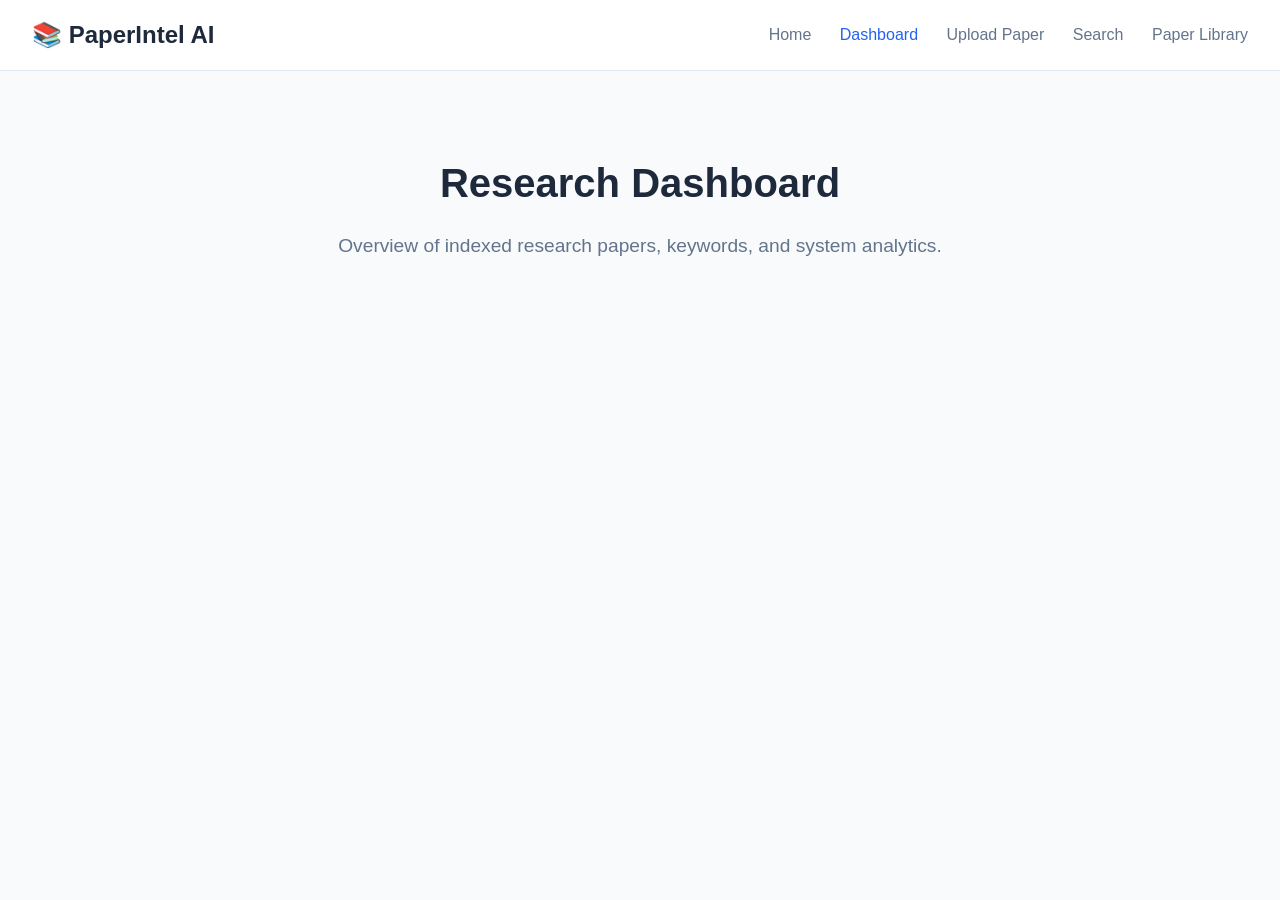
==== frontend/dashboard.html @ 0796ed83 "Initial commit: AI-Powered Research Paper Intelligence System architecture, FastAPI backend, and MyS" ====
<!DOCTYPE html>
<html lang="en">
<head>
    <meta charset="UTF-8">
    <meta name="viewport" content="width=device-width, initial-scale=1.0">
    <title>Dashboard - Research Paper Intelligence System</title>
    <link rel="stylesheet" href="css/style.css">
</head>
<body>
    <header class="navbar">
        <div class="logo"><h2>📚 PaperIntel AI</h2></div>
        <nav>
            <a href="index.html">Home</a>
            <a href="dashboard.html" class="active">Dashboard</a>
            <a href="upload.html">Upload Paper</a>
            <a href="search.html">Search</a>
            <a href="papers.html">Paper Library</a>
        </nav>
    </header>
    <main class="hero-section">
        <h1>Research Dashboard</h1>
        <p>Overview of indexed research papers, keywords, and system analytics.</p>
    </main>
    <script src="js/app.js"></script>
</body>
</html>
---- frontend/css/style.css ----
/* Global Styling */
:root {
    --primary-color: #2563eb;
    --primary-hover: #1d4ed8;
    --bg-color: #f8fafc;
    --card-bg: #ffffff;
    --text-color: #1e293b;
    --text-muted: #64748b;
    --border-color: #e2e8f0;
}

* {
    margin: 0;
    padding: 0;
    box-sizing: border-box;
    font-family: 'Segoe UI', Tahoma, Geneva, Verdana, sans-serif;
}

body {
    background-color: var(--bg-color);
    color: var(--text-color);
    line-height: 1.6;
}

.navbar {
    display: flex;
    justify-content: space-between;
    align-items: center;
    padding: 1rem 2rem;
    background: var(--card-bg);
    border-bottom: 1px solid var(--border-color);
}

.navbar nav a {
    margin-left: 1.5rem;
    text-decoration: none;
    color: var(--text-muted);
    font-weight: 500;
    transition: color 0.2s;
}

.navbar nav a:hover,
.navbar nav a.active {
    color: var(--primary-color);
}

.hero-section {
    text-align: center;
    padding: 5rem 2rem;
    max-width: 800px;
    margin: 0 auto;
}

.hero-section h1 {
    font-size: 2.5rem;
    margin-bottom: 1rem;
    color: var(--text-color);
}

.hero-section p {
    font-size: 1.2rem;
    color: var(--text-muted);
    margin-bottom: 2rem;
}

.btn {
    display: inline-block;
    padding: 0.75rem 1.5rem;
    border-radius: 6px;
    text-decoration: none;
    font-weight: 600;
    transition: background-color 0.2s;
}

.btn-primary {
    background-color: var(--primary-color);
    color: white;
}

.btn-primary:hover {
    background-color: var(--primary-hover);
}

.btn-secondary {
    background-color: transparent;
    color: var(--primary-color);
    border: 2px solid var(--primary-color);
    margin-left: 1rem;
}

.btn-secondary:hover {
    background-color: #eff6ff;
}
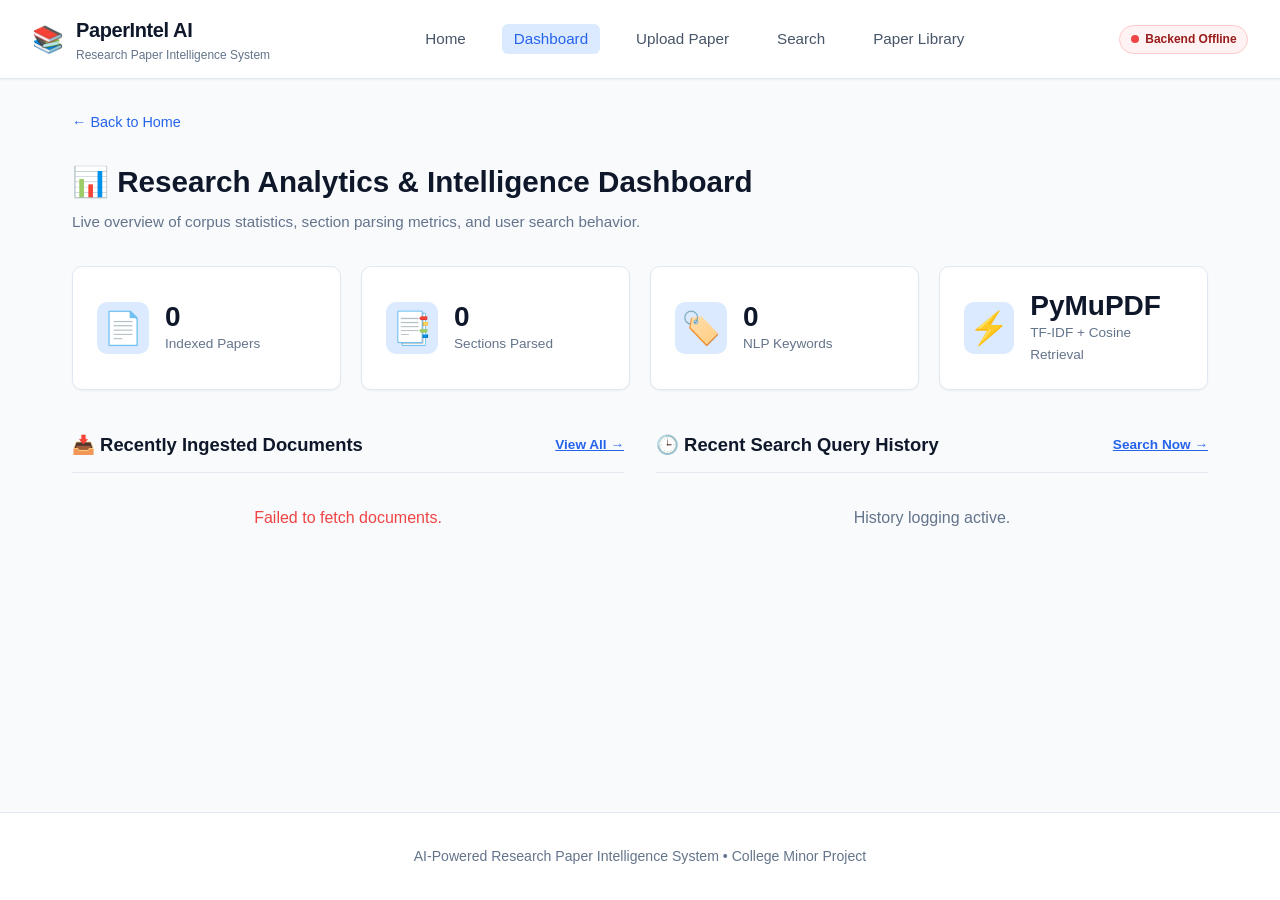
==== commit f97ec3db: "Complete interactive paper viewer (viewer.html), paper library (papers.html), and live analytics das" ====
--- a/frontend/dashboard.html
+++ b/frontend/dashboard.html
@@ -3,24 +3,183 @@
 <head>
     <meta charset="UTF-8">
     <meta name="viewport" content="width=device-width, initial-scale=1.0">
-    <title>Dashboard - Research Paper Intelligence System</title>
+    <title>Research Dashboard - PaperIntel AI</title>
     <link rel="stylesheet" href="css/style.css">
 </head>
 <body>
+
+    <!-- Header Navigation -->
     <header class="navbar">
-        <div class="logo"><h2>📚 PaperIntel AI</h2></div>
+        <a href="index.html" class="brand-container">
+            <span class="brand-logo">📚</span>
+            <div>
+                <span class="brand-title">PaperIntel AI</span>
+                <span class="brand-subtitle">Research Paper Intelligence System</span>
+            </div>
+        </a>
+
         <nav>
-            <a href="index.html">Home</a>
-            <a href="dashboard.html" class="active">Dashboard</a>
-            <a href="upload.html">Upload Paper</a>
-            <a href="search.html">Search</a>
-            <a href="papers.html">Paper Library</a>
+            <ul class="nav-links">
+                <li><a href="index.html">Home</a></li>
+                <li><a href="dashboard.html" class="active">Dashboard</a></li>
+                <li><a href="upload.html">Upload Paper</a></li>
+                <li><a href="search.html">Search</a></li>
+                <li><a href="papers.html">Paper Library</a></li>
+            </ul>
         </nav>
+
+        <div class="nav-right">
+            <div id="system-status" class="status-badge">
+                <span class="status-dot"></span>
+                <span id="status-text">Checking API...</span>
+            </div>
+        </div>
     </header>
-    <main class="hero-section">
-        <h1>Research Dashboard</h1>
-        <p>Overview of indexed research papers, keywords, and system analytics.</p>
+
+    <main class="main-content">
+        <div class="breadcrumb-nav">
+            <a href="index.html">← Back to Home</a>
+        </div>
+
+        <div style="margin-bottom: 2rem;">
+            <h1 style="font-size: 1.85rem; font-weight: 800; color: var(--text-main);">
+                📊 Research Analytics & Intelligence Dashboard
+            </h1>
+            <p style="color: var(--text-muted); font-size: 0.95rem; margin-top: 0.25rem;">
+                Live overview of corpus statistics, section parsing metrics, and user search behavior.
+            </p>
+        </div>
+
+        <!-- Live Statistics Cards -->
+        <section class="stats-grid" style="margin-bottom: 2.5rem;">
+            <div class="stat-card">
+                <div class="stat-icon">📄</div>
+                <div class="stat-info">
+                    <h3 id="stat-papers">0</h3>
+                    <p>Indexed Papers</p>
+                </div>
+            </div>
+
+            <div class="stat-card">
+                <div class="stat-icon">📑</div>
+                <div class="stat-info">
+                    <h3 id="stat-sections">0</h3>
+                    <p>Sections Parsed</p>
+                </div>
+            </div>
+
+            <div class="stat-card">
+                <div class="stat-icon">🏷️</div>
+                <div class="stat-info">
+                    <h3 id="stat-keywords">0</h3>
+                    <p>NLP Keywords</p>
+                </div>
+            </div>
+
+            <div class="stat-card">
+                <div class="stat-icon">⚡</div>
+                <div class="stat-info">
+                    <h3 id="stat-engine">PyMuPDF</h3>
+                    <p>TF-IDF + Cosine Retrieval</p>
+                </div>
+            </div>
+        </section>
+
+        <!-- Two Column Layout: Recent Papers & Search History -->
+        <div style="display: grid; grid-template-columns: repeat(auto-fit, minmax(400px, 1fr)); gap: 2rem; margin-bottom: 3rem;">
+            <!-- Column 1: Recently Ingested Papers -->
+            <div class="search-card" style="margin-bottom: 0;">
+                <div style="display: flex; justify-content: space-between; align-items: center; margin-bottom: 1rem; border-bottom: 1px solid var(--border-color); padding-bottom: 0.75rem;">
+                    <h2 style="font-size: 1.15rem; font-weight: 700; color: var(--text-main);">
+                        📥 Recently Ingested Documents
+                    </h2>
+                    <a href="papers.html" style="font-size: 0.85rem; color: var(--primary); font-weight: 600;">View All →</a>
+                </div>
+                <div id="dash-recent-papers" class="papers-list">
+                    <p style="color: var(--text-muted); text-align: center; padding: 1.5rem;">Loading papers...</p>
+                </div>
+            </div>
+
+            <!-- Column 2: Search Query History -->
+            <div class="search-card" style="margin-bottom: 0;">
+                <div style="display: flex; justify-content: space-between; align-items: center; margin-bottom: 1rem; border-bottom: 1px solid var(--border-color); padding-bottom: 0.75rem;">
+                    <h2 style="font-size: 1.15rem; font-weight: 700; color: var(--text-main);">
+                        🕒 Recent Search Query History
+                    </h2>
+                    <a href="search.html" style="font-size: 0.85rem; color: var(--primary); font-weight: 600;">Search Now →</a>
+                </div>
+                <div id="dash-search-history" class="papers-list">
+                    <p style="color: var(--text-muted); text-align: center; padding: 1.5rem;">Loading search history...</p>
+                </div>
+            </div>
+        </div>
     </main>
+
+    <footer class="footer">
+        <p>AI-Powered Research Paper Intelligence System • College Minor Project</p>
+    </footer>
+
     <script src="js/app.js"></script>
+    <script>
+        document.addEventListener("DOMContentLoaded", async () => {
+            // Load Recent Papers
+            const papersContainer = document.getElementById("dash-recent-papers");
+            try {
+                const res = await fetch(`${API_BASE_URL}/documents/?limit=5`);
+                if (res.ok) {
+                    const data = await res.json();
+                    const docs = data.documents || [];
+                    if (docs.length === 0) {
+                        papersContainer.innerHTML = `<p style="color: var(--text-muted); text-align: center; padding: 1.5rem;">No papers uploaded yet.</p>`;
+                    } else {
+                        papersContainer.innerHTML = docs.map(p => `
+                            <div style="padding: 0.75rem 0; border-bottom: 1px solid #f1f5f9;">
+                                <a href="viewer.html?id=${p.id}" style="font-weight: 600; color: var(--text-main); text-decoration: none; font-size: 0.95rem;">
+                                    📄 ${escapeHtml(p.title || p.filename)}
+                                </a>
+                                <div class="paper-meta" style="margin-top: 0.25rem; font-size: 0.82rem;">
+                                    <span>✍️ ${escapeHtml(p.authors || "N/A")}</span>
+                                    <span>🕒 ${formatDate(p.uploaded_at)}</span>
+                                </div>
+                            </div>
+                        `).join("");
+                    }
+                }
+            } catch (e) {
+                papersContainer.innerHTML = `<p style="color: var(--danger); text-align: center; padding: 1rem;">Failed to fetch documents.</p>`;
+            }
+
+            // Load Search History
+            const historyContainer = document.getElementById("dash-search-history");
+            try {
+                const res = await fetch(`${API_BASE_URL}/search/history?limit=6`);
+                if (res.ok) {
+                    const data = await res.json();
+                    const logs = data.history || [];
+                    if (logs.length === 0) {
+                        historyContainer.innerHTML = `<p style="color: var(--text-muted); text-align: center; padding: 1.5rem;">No search queries recorded yet.</p>`;
+                    } else {
+                        historyContainer.innerHTML = logs.map(l => `
+                            <div style="padding: 0.75rem 0; border-bottom: 1px solid #f1f5f9; display: flex; justify-content: space-between; align-items: center;">
+                                <div>
+                                    <span style="font-weight: 600; color: var(--text-main); font-size: 0.95rem;">
+                                        🔍 "${escapeHtml(l.query)}"
+                                    </span>
+                                    <div style="font-size: 0.8rem; color: var(--text-muted); margin-top: 0.15rem;">
+                                        ${formatDate(l.searched_at)}
+                                    </div>
+                                </div>
+                                <span class="tag-pill" style="font-size: 0.75rem;">
+                                    ${l.results_count} result(s)
+                                </span>
+                            </div>
+                        `).join("");
+                    }
+                }
+            } catch (e) {
+                historyContainer.innerHTML = `<p style="color: var(--text-muted); text-align: center; padding: 1rem;">History logging active.</p>`;
+            }
+        });
+    </script>
 </body>
 </html>
--- a/frontend/css/style.css
+++ b/frontend/css/style.css
@@ -1,93 +1,806 @@
-/* Global Styling */
+/* =============================================================================
+   PaperIntel AI - Academic Research Paper Intelligence System Stylesheet
+   Modern, Clean, Academic-Oriented Styling (HTML5 / Vanilla CSS)
+   ============================================================================= */
+
 :root {
-    --primary-color: #2563eb;
-    --primary-hover: #1d4ed8;
-    --bg-color: #f8fafc;
-    --card-bg: #ffffff;
-    --text-color: #1e293b;
+    --primary: #2563eb;
+    --primary-dark: #1d4ed8;
+    --primary-light: #dbeafe;
+    --secondary: #475569;
+    --accent: #0284c7;
+    --success: #10b981;
+    --warning: #f59e0b;
+    --danger: #ef4444;
+    --bg-page: #f8fafc;
+    --bg-card: #ffffff;
+    --text-main: #0f172a;
     --text-muted: #64748b;
     --border-color: #e2e8f0;
+    --shadow-sm: 0 1px 2px 0 rgb(0 0 0 / 0.05);
+    --shadow-md: 0 4px 6px -1px rgb(0 0 0 / 0.1), 0 2px 4px -2px rgb(0 0 0 / 0.1);
+    --shadow-lg: 0 10px 15px -3px rgb(0 0 0 / 0.1), 0 4px 6px -4px rgb(0 0 0 / 0.1);
+    --radius-sm: 6px;
+    --radius-md: 10px;
+    --radius-lg: 16px;
+    --font-sans: -apple-system, BlinkMacSystemFont, "Segoe UI", Roboto, "Helvetica Neue", Arial, sans-serif;
 }
 
 * {
     margin: 0;
     padding: 0;
     box-sizing: border-box;
-    font-family: 'Segoe UI', Tahoma, Geneva, Verdana, sans-serif;
 }
 
 body {
-    background-color: var(--bg-color);
-    color: var(--text-color);
+    font-family: var(--font-sans);
+    background-color: var(--bg-page);
+    color: var(--text-main);
     line-height: 1.6;
-}
-
+    min-height: 100vh;
+    display: flex;
+    flex-direction: column;
+}
+
+/* =============================================================================
+   1. Navigation Bar
+   ============================================================================= */
 .navbar {
+    background-color: var(--bg-card);
+    border-bottom: 1px solid var(--border-color);
+    padding: 0.85rem 2rem;
     display: flex;
     justify-content: space-between;
     align-items: center;
-    padding: 1rem 2rem;
-    background: var(--card-bg);
+    position: sticky;
+    top: 0;
+    z-index: 100;
+    box-shadow: var(--shadow-sm);
+}
+
+.brand-container {
+    display: flex;
+    align-items: center;
+    gap: 0.75rem;
+    text-decoration: none;
+    color: inherit;
+}
+
+.brand-logo {
+    font-size: 1.6rem;
+}
+
+.brand-title {
+    font-size: 1.25rem;
+    font-weight: 700;
+    color: var(--text-main);
+    letter-spacing: -0.02em;
+}
+
+.brand-subtitle {
+    font-size: 0.75rem;
+    color: var(--text-muted);
+    font-weight: 500;
+    display: block;
+}
+
+.nav-links {
+    display: flex;
+    align-items: center;
+    gap: 1.5rem;
+    list-style: none;
+}
+
+.nav-links a {
+    text-decoration: none;
+    color: var(--secondary);
+    font-size: 0.95rem;
+    font-weight: 500;
+    padding: 0.4rem 0.75rem;
+    border-radius: var(--radius-sm);
+    transition: all 0.2s ease;
+}
+
+.nav-links a:hover,
+.nav-links a.active {
+    color: var(--primary);
+    background-color: var(--primary-light);
+}
+
+.nav-right {
+    display: flex;
+    align-items: center;
+    gap: 1rem;
+}
+
+.status-badge {
+    display: inline-flex;
+    align-items: center;
+    gap: 0.4rem;
+    padding: 0.25rem 0.65rem;
+    border-radius: 9999px;
+    font-size: 0.75rem;
+    font-weight: 600;
+    background-color: #f1f5f9;
+    color: var(--text-muted);
+    border: 1px solid var(--border-color);
+}
+
+.status-dot {
+    width: 8px;
+    height: 8px;
+    border-radius: 50%;
+    background-color: #94a3b8;
+}
+
+.status-badge.online {
+    background-color: #ecfdf5;
+    color: #065f46;
+    border-color: #a7f3d0;
+}
+
+.status-badge.online .status-dot {
+    background-color: var(--success);
+    box-shadow: 0 0 0 2px rgba(16, 185, 129, 0.2);
+}
+
+.status-badge.offline {
+    background-color: #fef2f2;
+    color: #991b1b;
+    border-color: #fecaca;
+}
+
+.status-badge.offline .status-dot {
+    background-color: var(--danger);
+}
+
+.user-badge {
+    display: inline-flex;
+    align-items: center;
+    gap: 0.4rem;
+    font-size: 0.85rem;
+    font-weight: 600;
+    color: var(--text-main);
+    background-color: #f1f5f9;
+    padding: 0.35rem 0.75rem;
+    border-radius: var(--radius-sm);
+    border: 1px solid var(--border-color);
+}
+
+/* =============================================================================
+   2. Main Container & Layout
+   ============================================================================= */
+.main-content {
+    flex: 1;
+    max-width: 1200px;
+    margin: 0 auto;
+    width: 100%;
+    padding: 2rem;
+}
+
+/* =============================================================================
+   3. Hero Section
+   ============================================================================= */
+.hero {
+    text-align: center;
+    padding: 3.5rem 1rem 2.5rem;
+    max-width: 900px;
+    margin: 0 auto;
+}
+
+.hero-tag {
+    display: inline-block;
+    background-color: var(--primary-light);
+    color: var(--primary-dark);
+    font-size: 0.8rem;
+    font-weight: 700;
+    text-transform: uppercase;
+    letter-spacing: 0.05em;
+    padding: 0.3rem 0.85rem;
+    border-radius: 9999px;
+    margin-bottom: 1.25rem;
+}
+
+.hero h1 {
+    font-size: 2.75rem;
+    font-weight: 800;
+    line-height: 1.2;
+    color: var(--text-main);
+    letter-spacing: -0.03em;
+    margin-bottom: 1.25rem;
+}
+
+.hero h1 span {
+    color: var(--primary);
+}
+
+.hero-desc {
+    font-size: 1.15rem;
+    color: var(--text-muted);
+    max-width: 720px;
+    margin: 0 auto 2.25rem;
+    line-height: 1.6;
+}
+
+/* CTA Buttons */
+.hero-cta {
+    display: flex;
+    justify-content: center;
+    gap: 1rem;
+    flex-wrap: wrap;
+    margin-bottom: 2.5rem;
+}
+
+.btn {
+    display: inline-flex;
+    align-items: center;
+    justify-content: center;
+    gap: 0.5rem;
+    padding: 0.75rem 1.5rem;
+    border-radius: var(--radius-md);
+    font-size: 0.95rem;
+    font-weight: 600;
+    text-decoration: none;
+    cursor: pointer;
+    border: none;
+    transition: all 0.2s ease;
+}
+
+.btn-primary {
+    background-color: var(--primary);
+    color: white;
+    box-shadow: 0 4px 6px -1px rgba(37, 99, 235, 0.25);
+}
+
+.btn-primary:hover {
+    background-color: var(--primary-dark);
+    transform: translateY(-1px);
+    box-shadow: 0 6px 10px -1px rgba(37, 99, 235, 0.35);
+}
+
+.btn-secondary {
+    background-color: white;
+    color: var(--text-main);
+    border: 1px solid var(--border-color);
+}
+
+.btn-secondary:hover {
+    background-color: #f1f5f9;
+    border-color: #cbd5e1;
+}
+
+.btn-outline {
+    background-color: transparent;
+    color: var(--primary);
+    border: 1.5px solid var(--primary);
+}
+
+.btn-outline:hover {
+    background-color: var(--primary-light);
+}
+
+/* =============================================================================
+   4. Live Instant Search Bar (Hero)
+   ============================================================================= */
+.search-box-container {
+    max-width: 680px;
+    margin: 0 auto 3rem;
+}
+
+.search-form {
+    display: flex;
+    align-items: center;
+    background: white;
+    padding: 0.4rem;
+    border-radius: 9999px;
+    border: 2px solid var(--border-color);
+    box-shadow: var(--shadow-md);
+    transition: border-color 0.2s, box-shadow 0.2s;
+}
+
+.search-form:focus-within {
+    border-color: var(--primary);
+    box-shadow: 0 0 0 4px rgba(37, 99, 235, 0.15);
+}
+
+.search-input {
+    flex: 1;
+    border: none;
+    outline: none;
+    padding: 0.75rem 1.25rem;
+    font-size: 1rem;
+    background: transparent;
+    color: var(--text-main);
+}
+
+.search-input::placeholder {
+    color: #94a3b8;
+}
+
+.search-btn {
+    background-color: var(--primary);
+    color: white;
+    border: none;
+    border-radius: 9999px;
+    padding: 0.75rem 1.5rem;
+    font-weight: 600;
+    font-size: 0.95rem;
+    cursor: pointer;
+    transition: background-color 0.2s;
+    display: flex;
+    align-items: center;
+    gap: 0.4rem;
+}
+
+.search-btn:hover {
+    background-color: var(--primary-dark);
+}
+
+/* =============================================================================
+   5. System Stats Bar
+   ============================================================================= */
+.stats-grid {
+    display: grid;
+    grid-template-columns: repeat(auto-fit, minmax(220px, 1fr));
+    gap: 1.25rem;
+    margin-bottom: 3.5rem;
+}
+
+.stat-card {
+    background-color: var(--bg-card);
+    border: 1px solid var(--border-color);
+    border-radius: var(--radius-md);
+    padding: 1.5rem;
+    display: flex;
+    align-items: center;
+    gap: 1rem;
+    box-shadow: var(--shadow-sm);
+    transition: transform 0.2s, box-shadow 0.2s;
+}
+
+.stat-card:hover {
+    transform: translateY(-2px);
+    box-shadow: var(--shadow-md);
+}
+
+.stat-icon {
+    font-size: 2rem;
+    width: 52px;
+    height: 52px;
+    display: flex;
+    align-items: center;
+    justify-content: center;
+    background-color: var(--primary-light);
+    border-radius: var(--radius-md);
+}
+
+.stat-info h3 {
+    font-size: 1.75rem;
+    font-weight: 800;
+    color: var(--text-main);
+    line-height: 1.1;
+}
+
+.stat-info p {
+    font-size: 0.85rem;
+    color: var(--text-muted);
+    font-weight: 500;
+}
+
+/* =============================================================================
+   6. Architecture & Features Grid
+   ============================================================================= */
+.section-header {
+    text-align: center;
+    margin-bottom: 2rem;
+}
+
+.section-header h2 {
+    font-size: 1.75rem;
+    font-weight: 700;
+    color: var(--text-main);
+    letter-spacing: -0.02em;
+}
+
+.section-header p {
+    color: var(--text-muted);
+    font-size: 0.95rem;
+}
+
+.features-grid {
+    display: grid;
+    grid-template-columns: repeat(auto-fit, minmax(260px, 1fr));
+    gap: 1.5rem;
+    margin-bottom: 3.5rem;
+}
+
+.feature-card {
+    background-color: var(--bg-card);
+    border: 1px solid var(--border-color);
+    border-radius: var(--radius-md);
+    padding: 1.75rem;
+    box-shadow: var(--shadow-sm);
+    transition: all 0.2s ease;
+}
+
+.feature-card:hover {
+    border-color: var(--primary);
+    transform: translateY(-3px);
+    box-shadow: var(--shadow-md);
+}
+
+.feature-icon {
+    font-size: 1.8rem;
+    margin-bottom: 1rem;
+    display: inline-block;
+}
+
+.feature-card h3 {
+    font-size: 1.15rem;
+    font-weight: 700;
+    margin-bottom: 0.5rem;
+    color: var(--text-main);
+}
+
+.feature-card p {
+    font-size: 0.9rem;
+    color: var(--text-muted);
+    line-height: 1.5;
+}
+
+/* =============================================================================
+   7. Recent Papers & Live Results Section
+   ============================================================================= */
+.papers-preview-section {
+    background-color: var(--bg-card);
+    border: 1px solid var(--border-color);
+    border-radius: var(--radius-lg);
+    padding: 2rem;
+    margin-bottom: 3.5rem;
+    box-shadow: var(--shadow-sm);
+}
+
+.papers-preview-header {
+    display: flex;
+    justify-content: space-between;
+    align-items: center;
+    margin-bottom: 1.5rem;
+    padding-bottom: 1rem;
     border-bottom: 1px solid var(--border-color);
 }
 
-.navbar nav a {
-    margin-left: 1.5rem;
+.papers-preview-header h2 {
+    font-size: 1.35rem;
+    font-weight: 700;
+}
+
+.papers-list {
+    display: flex;
+    flex-direction: column;
+    gap: 1rem;
+}
+
+.paper-item {
+    background-color: #fafbfc;
+    border: 1px solid var(--border-color);
+    border-radius: var(--radius-md);
+    padding: 1.25rem;
+    transition: all 0.2s ease;
+}
+
+.paper-item:hover {
+    background-color: white;
+    border-color: #cbd5e1;
+    box-shadow: var(--shadow-sm);
+}
+
+.paper-item-title {
+    font-size: 1.1rem;
+    font-weight: 700;
+    color: var(--text-main);
+    margin-bottom: 0.35rem;
     text-decoration: none;
-    color: var(--text-muted);
+    display: inline-block;
+}
+
+.paper-item-title:hover {
+    color: var(--primary);
+}
+
+.paper-meta {
+    display: flex;
+    gap: 1.25rem;
+    font-size: 0.82rem;
+    color: var(--text-muted);
+    margin-bottom: 0.6rem;
+    flex-wrap: wrap;
+}
+
+.paper-snippet {
+    font-size: 0.9rem;
+    color: #334155;
+    background-color: #f1f5f9;
+    padding: 0.6rem 0.85rem;
+    border-radius: var(--radius-sm);
+    border-left: 3px solid var(--primary);
+    margin-bottom: 0.75rem;
+    font-style: italic;
+}
+
+.tag-list {
+    display: flex;
+    gap: 0.4rem;
+    flex-wrap: wrap;
+}
+
+.tag {
+    background-color: #e2e8f0;
+    color: #334155;
+    padding: 0.2rem 0.55rem;
+    border-radius: 9999px;
+    font-size: 0.75rem;
+    font-weight: 600;
+}
+
+.score-badge {
+    background-color: #ecfdf5;
+    color: #065f46;
+    border: 1px solid #a7f3d0;
+    padding: 0.2rem 0.6rem;
+    border-radius: 9999px;
+    font-size: 0.75rem;
+    font-weight: 700;
+}
+
+/* =============================================================================
+   8. Footer
+   ============================================================================= */
+.footer {
+    background-color: var(--bg-card);
+    border-top: 1px solid var(--border-color);
+    padding: 2rem;
+    text-align: center;
+    margin-top: auto;
+    font-size: 0.88rem;
+    color: var(--text-muted);
+}
+
+.footer-links {
+    margin-bottom: 0.75rem;
+    display: flex;
+    justify-content: center;
+    gap: 1.5rem;
+}
+
+.footer-links a {
+    color: var(--text-muted);
+    text-decoration: none;
+    transition: color 0.2s;
+}
+
+.footer-links a:hover {
+    color: var(--primary);
+}
+
+/* Responsive */
+@media (max-width: 768px) {
+    .navbar {
+        flex-direction: column;
+        gap: 0.75rem;
+        padding: 1rem;
+    }
+    .hero h1 {
+        font-size: 2rem;
+    }
+    .hero-cta {
+        flex-direction: column;
+    }
+    .btn {
+        width: 100%;
+    }
+}
+
+/* =============================================================================
+   9. Upload Page & Form Components
+   ============================================================================= */
+.upload-card {
+    background: var(--bg-card);
+    border: 1px solid var(--border-color);
+    border-radius: var(--radius-lg);
+    padding: 2.5rem;
+    max-width: 720px;
+    margin: 0 auto;
+    box-shadow: var(--shadow-sm);
+}
+
+.dropzone {
+    border: 2px dashed #93c5fd;
+    background-color: #f8fafc;
+    border-radius: var(--radius-md);
+    padding: 3rem 2rem;
+    text-align: center;
+    cursor: pointer;
+    transition: all 0.2s ease;
+    margin-bottom: 1.5rem;
+}
+
+.dropzone:hover, .dropzone.dragover {
+    border-color: var(--primary);
+    background-color: var(--primary-light);
+    transform: scale(1.01);
+}
+
+.dropzone-icon {
+    font-size: 3.5rem;
+    color: var(--primary);
+    margin-bottom: 0.75rem;
+    display: block;
+}
+
+.dropzone-text {
+    font-size: 1.1rem;
+    font-weight: 600;
+    color: var(--text-main);
+    margin-bottom: 0.25rem;
+}
+
+.dropzone-subtext {
+    font-size: 0.85rem;
+    color: var(--text-muted);
+}
+
+.file-preview-card {
+    display: flex;
+    align-items: center;
+    justify-content: space-between;
+    background-color: #f1f5f9;
+    border: 1px solid var(--border-color);
+    border-radius: var(--radius-md);
+    padding: 0.85rem 1.25rem;
+    margin-bottom: 1.5rem;
+}
+
+.file-info {
+    display: flex;
+    align-items: center;
+    gap: 0.75rem;
+}
+
+.file-name {
+    font-weight: 600;
+    font-size: 0.95rem;
+    color: var(--text-main);
+}
+
+.file-size {
+    font-size: 0.8rem;
+    color: var(--text-muted);
+}
+
+.remove-file-btn {
+    background: none;
+    border: none;
+    color: var(--danger);
+    cursor: pointer;
+    font-size: 1.2rem;
+    padding: 0.25rem;
+}
+
+.form-group {
+    margin-bottom: 1.25rem;
+}
+
+.form-label {
+    display: block;
+    font-weight: 600;
+    font-size: 0.9rem;
+    color: var(--text-main);
+    margin-bottom: 0.4rem;
+}
+
+.form-control {
+    width: 100%;
+    padding: 0.75rem 1rem;
+    border: 1px solid var(--border-color);
+    border-radius: var(--radius-sm);
+    font-size: 0.95rem;
+    font-family: inherit;
+    outline: none;
+    transition: border-color 0.2s, box-shadow 0.2s;
+}
+
+.form-control:focus {
+    border-color: var(--primary);
+    box-shadow: 0 0 0 3px rgba(37, 99, 235, 0.15);
+}
+
+/* Pipeline Status / Progress Box */
+.progress-container {
+    margin-top: 1.5rem;
+    background: #f8fafc;
+    border: 1px solid var(--border-color);
+    border-radius: var(--radius-md);
+    padding: 1.5rem;
+    display: none;
+}
+
+.progress-header {
+    display: flex;
+    justify-content: space-between;
+    align-items: center;
+    font-weight: 600;
+    font-size: 0.95rem;
+    margin-bottom: 0.75rem;
+}
+
+.progress-bar-bg {
+    width: 100%;
+    height: 8px;
+    background-color: #e2e8f0;
+    border-radius: 9999px;
+    overflow: hidden;
+    margin-bottom: 1rem;
+}
+
+.progress-bar-fill {
+    height: 100%;
+    width: 0%;
+    background-color: var(--primary);
+    border-radius: 9999px;
+    transition: width 0.3s ease;
+}
+
+.pipeline-steps {
+    list-style: none;
+    display: flex;
+    flex-direction: column;
+    gap: 0.5rem;
+    font-size: 0.85rem;
+    color: var(--text-muted);
+}
+
+.pipeline-step.active {
+    color: var(--primary);
+    font-weight: 600;
+}
+
+.pipeline-step.done {
+    color: var(--success);
+}
+
+/* Alert Boxes */
+.alert {
+    padding: 1rem 1.25rem;
+    border-radius: var(--radius-md);
+    margin-top: 1.5rem;
+    font-size: 0.95rem;
+    display: none;
+}
+
+.alert-success {
+    background-color: #ecfdf5;
+    border: 1px solid #a7f3d0;
+    color: #065f46;
+}
+
+.alert-error {
+    background-color: #fef2f2;
+    border: 1px solid #fecaca;
+    color: #991b1b;
+}
+
+.breadcrumb-nav {
+    margin-bottom: 1.5rem;
+    font-size: 0.9rem;
+}
+
+.breadcrumb-nav a {
+    color: var(--primary);
+    text-decoration: none;
     font-weight: 500;
-    transition: color 0.2s;
-}
-
-.navbar nav a:hover,
-.navbar nav a.active {
-    color: var(--primary-color);
-}
-
-.hero-section {
-    text-align: center;
-    padding: 5rem 2rem;
-    max-width: 800px;
-    margin: 0 auto;
-}
-
-.hero-section h1 {
-    font-size: 2.5rem;
-    margin-bottom: 1rem;
-    color: var(--text-color);
-}
-
-.hero-section p {
-    font-size: 1.2rem;
-    color: var(--text-muted);
-    margin-bottom: 2rem;
-}
-
-.btn {
-    display: inline-block;
-    padding: 0.75rem 1.5rem;
-    border-radius: 6px;
-    text-decoration: none;
-    font-weight: 600;
-    transition: background-color 0.2s;
-}
-
-.btn-primary {
-    background-color: var(--primary-color);
-    color: white;
-}
-
-.btn-primary:hover {
-    background-color: var(--primary-hover);
-}
-
-.btn-secondary {
-    background-color: transparent;
-    color: var(--primary-color);
-    border: 2px solid var(--primary-color);
-    margin-left: 1rem;
-}
-
-.btn-secondary:hover {
-    background-color: #eff6ff;
-}
+}
+
+.breadcrumb-nav a:hover {
+    text-decoration: underline;
+}
+
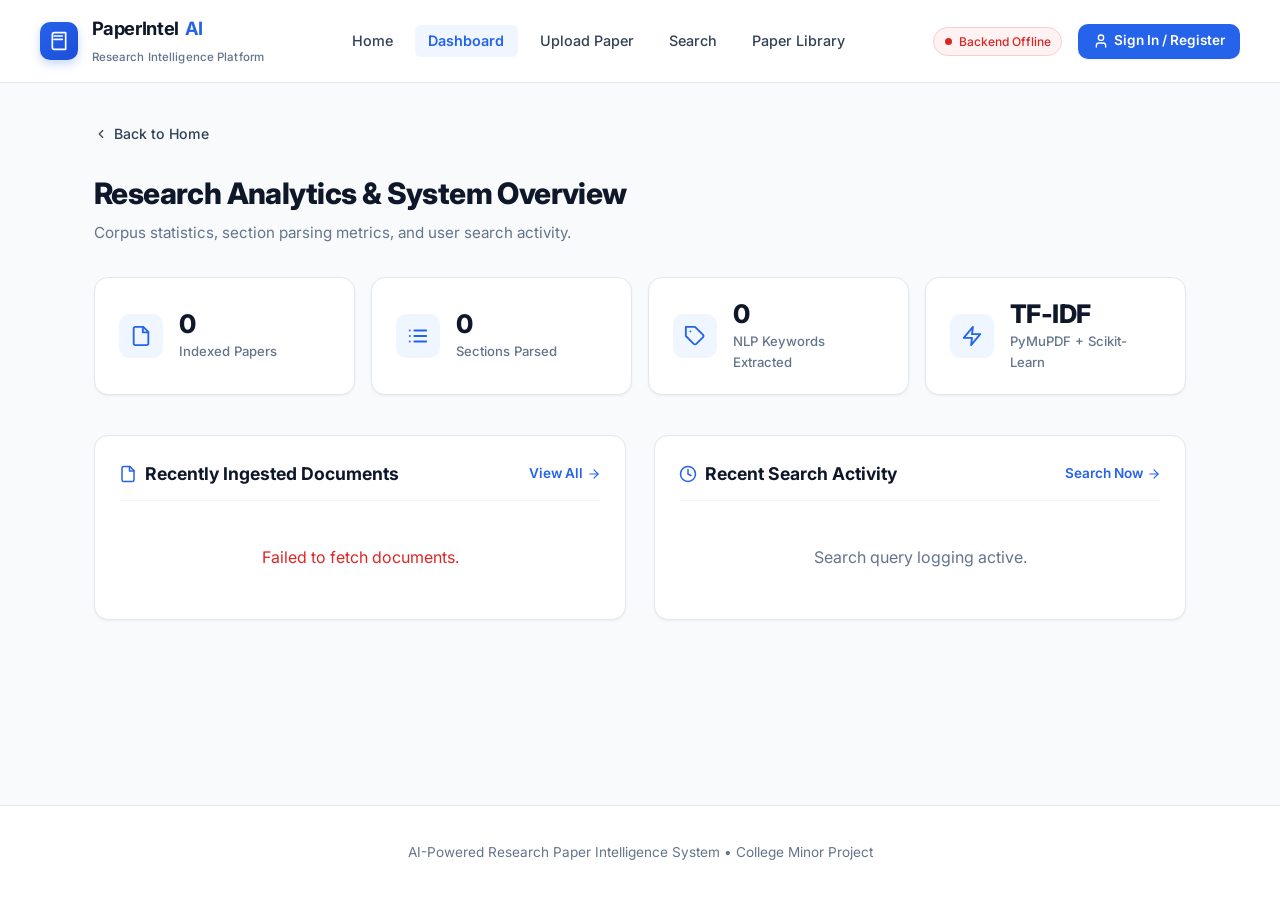
==== commit a7cc36bb: "Redesign complete UI with professional PaperGuide-inspired academic aesthetic and SVG iconography" ====
--- a/frontend/dashboard.html
+++ b/frontend/dashboard.html
@@ -5,16 +5,98 @@
     <meta name="viewport" content="width=device-width, initial-scale=1.0">
     <title>Research Dashboard - PaperIntel AI</title>
     <link rel="stylesheet" href="css/style.css">
+    <style>
+        .dashboard-header {
+            margin-bottom: 2rem;
+        }
+
+        .dashboard-grid {
+            display: grid;
+            grid-template-columns: repeat(auto-fit, minmax(420px, 1fr));
+            gap: 1.75rem;
+            margin-bottom: 3.5rem;
+        }
+
+        .dash-card {
+            background: var(--bg-card);
+            border: 1px solid var(--border-color);
+            border-radius: var(--radius-lg);
+            padding: 1.5rem;
+            box-shadow: var(--shadow-card);
+        }
+
+        .dash-card-header {
+            display: flex;
+            justify-content: space-between;
+            align-items: center;
+            margin-bottom: 1.25rem;
+            padding-bottom: 0.75rem;
+            border-bottom: 1px solid var(--border-subtle);
+        }
+
+        .dash-card-title {
+            font-size: 1.1rem;
+            font-weight: 700;
+            color: var(--text-main);
+            display: flex;
+            align-items: center;
+            gap: 0.5rem;
+        }
+
+        .dash-item {
+            padding: 0.85rem 0;
+            border-bottom: 1px solid var(--border-subtle);
+            transition: background-color 0.15s;
+        }
+
+        .dash-item:last-child {
+            border-bottom: none;
+            padding-bottom: 0;
+        }
+
+        .dash-item-link {
+            font-weight: 600;
+            color: var(--text-main);
+            text-decoration: none;
+            font-size: 0.95rem;
+            line-height: 1.4;
+            display: block;
+        }
+
+        .dash-item-link:hover {
+            color: var(--primary);
+        }
+
+        .query-chip {
+            display: inline-flex;
+            align-items: center;
+            gap: 0.35rem;
+            font-family: var(--font-mono);
+            font-size: 0.88rem;
+            color: var(--text-main);
+            background: #f1f5f9;
+            padding: 0.2rem 0.5rem;
+            border-radius: var(--radius-sm);
+        }
+    </style>
 </head>
 <body>
 
-    <!-- Header Navigation -->
+    <!-- =======================================================================
+         1. Header & Navigation Bar
+         ======================================================================= -->
     <header class="navbar">
         <a href="index.html" class="brand-container">
-            <span class="brand-logo">📚</span>
+            <div class="brand-icon-box">
+                <svg xmlns="http://www.w3.org/2000/svg" viewBox="0 0 24 24" fill="none" stroke="currentColor" stroke-width="2" stroke-linecap="round" stroke-linejoin="round">
+                    <path d="M4 19.5v-15A2.5 2.5 0 0 1 6.5 2H20v20H6.5a2.5 2.5 0 0 1-2.5-2.5Z"></path>
+                    <path d="M6 6h10"></path>
+                    <path d="M6 10h10"></path>
+                </svg>
+            </div>
             <div>
-                <span class="brand-title">PaperIntel AI</span>
-                <span class="brand-subtitle">Research Paper Intelligence System</span>
+                <span class="brand-title">PaperIntel <span>AI</span></span>
+                <span class="brand-subtitle">Research Intelligence Platform</span>
             </div>
         </a>
 
@@ -36,24 +118,37 @@
         </div>
     </header>
 
+    <!-- =======================================================================
+         2. Main Content
+         ======================================================================= -->
     <main class="main-content">
         <div class="breadcrumb-nav">
-            <a href="index.html">← Back to Home</a>
+            <a href="index.html">
+                <svg xmlns="http://www.w3.org/2000/svg" width="14" height="14" viewBox="0 0 24 24" fill="none" stroke="currentColor" stroke-width="2" stroke-linecap="round" stroke-linejoin="round">
+                    <path d="m15 18-6-6 6-6"></path>
+                </svg>
+                Back to Home
+            </a>
         </div>
 
-        <div style="margin-bottom: 2rem;">
-            <h1 style="font-size: 1.85rem; font-weight: 800; color: var(--text-main);">
-                📊 Research Analytics & Intelligence Dashboard
+        <div class="dashboard-header">
+            <h1 style="font-size: 1.85rem; font-weight: 800; color: var(--text-main); letter-spacing: -0.02em;">
+                Research Analytics & System Overview
             </h1>
             <p style="color: var(--text-muted); font-size: 0.95rem; margin-top: 0.25rem;">
-                Live overview of corpus statistics, section parsing metrics, and user search behavior.
+                Corpus statistics, section parsing metrics, and user search activity.
             </p>
         </div>
 
         <!-- Live Statistics Cards -->
         <section class="stats-grid" style="margin-bottom: 2.5rem;">
             <div class="stat-card">
-                <div class="stat-icon">📄</div>
+                <div class="stat-icon">
+                    <svg xmlns="http://www.w3.org/2000/svg" width="22" height="22" viewBox="0 0 24 24" fill="none" stroke="currentColor" stroke-width="2" stroke-linecap="round" stroke-linejoin="round">
+                        <path d="M14.5 2H6a2 2 0 0 0-2 2v16a2 2 0 0 0 2 2h12a2 2 0 0 0 2-2V7.5L14.5 2z"></path>
+                        <polyline points="14 2 14 8 20 8"></polyline>
+                    </svg>
+                </div>
                 <div class="stat-info">
                     <h3 id="stat-papers">0</h3>
                     <p>Indexed Papers</p>
@@ -61,7 +156,16 @@
             </div>
 
             <div class="stat-card">
-                <div class="stat-icon">📑</div>
+                <div class="stat-icon">
+                    <svg xmlns="http://www.w3.org/2000/svg" width="22" height="22" viewBox="0 0 24 24" fill="none" stroke="currentColor" stroke-width="2" stroke-linecap="round" stroke-linejoin="round">
+                        <line x1="8" y1="6" x2="21" y2="6"></line>
+                        <line x1="8" y1="12" x2="21" y2="12"></line>
+                        <line x1="8" y1="18" x2="21" y2="18"></line>
+                        <line x1="3" y1="6" x2="3.01" y2="6"></line>
+                        <line x1="3" y1="12" x2="3.01" y2="12"></line>
+                        <line x1="3" y1="18" x2="3.01" y2="18"></line>
+                    </svg>
+                </div>
                 <div class="stat-info">
                     <h3 id="stat-sections">0</h3>
                     <p>Sections Parsed</p>
@@ -69,52 +173,78 @@
             </div>
 
             <div class="stat-card">
-                <div class="stat-icon">🏷️</div>
+                <div class="stat-icon">
+                    <svg xmlns="http://www.w3.org/2000/svg" width="22" height="22" viewBox="0 0 24 24" fill="none" stroke="currentColor" stroke-width="2" stroke-linecap="round" stroke-linejoin="round">
+                        <path d="M20.59 13.41l-7.17 7.17a2 2 0 0 1-2.83 0L2 12V2h10l8.59 8.59a2 2 0 0 1 0 2.82z"></path>
+                        <line x1="7" y1="7" x2="7.01" y2="7"></line>
+                    </svg>
+                </div>
                 <div class="stat-info">
                     <h3 id="stat-keywords">0</h3>
-                    <p>NLP Keywords</p>
+                    <p>NLP Keywords Extracted</p>
                 </div>
             </div>
 
             <div class="stat-card">
-                <div class="stat-icon">⚡</div>
+                <div class="stat-icon">
+                    <svg xmlns="http://www.w3.org/2000/svg" width="22" height="22" viewBox="0 0 24 24" fill="none" stroke="currentColor" stroke-width="2" stroke-linecap="round" stroke-linejoin="round">
+                        <polygon points="13 2 3 14 12 14 11 22 21 10 12 10 13 2"></polygon>
+                    </svg>
+                </div>
                 <div class="stat-info">
-                    <h3 id="stat-engine">PyMuPDF</h3>
-                    <p>TF-IDF + Cosine Retrieval</p>
+                    <h3 id="stat-engine">TF-IDF</h3>
+                    <p>PyMuPDF + Scikit-Learn</p>
                 </div>
             </div>
         </section>
 
         <!-- Two Column Layout: Recent Papers & Search History -->
-        <div style="display: grid; grid-template-columns: repeat(auto-fit, minmax(400px, 1fr)); gap: 2rem; margin-bottom: 3rem;">
+        <div class="dashboard-grid">
             <!-- Column 1: Recently Ingested Papers -->
-            <div class="search-card" style="margin-bottom: 0;">
-                <div style="display: flex; justify-content: space-between; align-items: center; margin-bottom: 1rem; border-bottom: 1px solid var(--border-color); padding-bottom: 0.75rem;">
-                    <h2 style="font-size: 1.15rem; font-weight: 700; color: var(--text-main);">
-                        📥 Recently Ingested Documents
-                    </h2>
-                    <a href="papers.html" style="font-size: 0.85rem; color: var(--primary); font-weight: 600;">View All →</a>
-                </div>
-                <div id="dash-recent-papers" class="papers-list">
-                    <p style="color: var(--text-muted); text-align: center; padding: 1.5rem;">Loading papers...</p>
+            <div class="dash-card">
+                <div class="dash-card-header">
+                    <div class="dash-card-title">
+                        <svg xmlns="http://www.w3.org/2000/svg" width="18" height="18" viewBox="0 0 24 24" fill="none" stroke="currentColor" stroke-width="2" stroke-linecap="round" stroke-linejoin="round" style="color: var(--primary);">
+                            <path d="M14.5 2H6a2 2 0 0 0-2 2v16a2 2 0 0 0 2 2h12a2 2 0 0 0 2-2V7.5L14.5 2z"></path>
+                            <polyline points="14 2 14 8 20 8"></polyline>
+                        </svg>
+                        Recently Ingested Documents
+                    </div>
+                    <a href="papers.html" style="font-size: 0.85rem; color: var(--primary); font-weight: 600; text-decoration: none; display: inline-flex; align-items: center; gap: 0.25rem;">
+                        View All
+                        <svg xmlns="http://www.w3.org/2000/svg" width="14" height="14" viewBox="0 0 24 24" fill="none" stroke="currentColor" stroke-width="2" stroke-linecap="round" stroke-linejoin="round"><path d="M5 12h14"></path><path d="m12 5 7 7-7 7"></path></svg>
+                    </a>
+                </div>
+                <div id="dash-recent-papers">
+                    <p style="color: var(--text-muted); text-align: center; padding: 2rem;">Loading documents...</p>
                 </div>
             </div>
 
             <!-- Column 2: Search Query History -->
-            <div class="search-card" style="margin-bottom: 0;">
-                <div style="display: flex; justify-content: space-between; align-items: center; margin-bottom: 1rem; border-bottom: 1px solid var(--border-color); padding-bottom: 0.75rem;">
-                    <h2 style="font-size: 1.15rem; font-weight: 700; color: var(--text-main);">
-                        🕒 Recent Search Query History
-                    </h2>
-                    <a href="search.html" style="font-size: 0.85rem; color: var(--primary); font-weight: 600;">Search Now →</a>
-                </div>
-                <div id="dash-search-history" class="papers-list">
-                    <p style="color: var(--text-muted); text-align: center; padding: 1.5rem;">Loading search history...</p>
+            <div class="dash-card">
+                <div class="dash-card-header">
+                    <div class="dash-card-title">
+                        <svg xmlns="http://www.w3.org/2000/svg" width="18" height="18" viewBox="0 0 24 24" fill="none" stroke="currentColor" stroke-width="2" stroke-linecap="round" stroke-linejoin="round" style="color: var(--primary);">
+                            <circle cx="12" cy="12" r="10"></circle>
+                            <polyline points="12 6 12 12 16 14"></polyline>
+                        </svg>
+                        Recent Search Activity
+                    </div>
+                    <a href="search.html" style="font-size: 0.85rem; color: var(--primary); font-weight: 600; text-decoration: none; display: inline-flex; align-items: center; gap: 0.25rem;">
+                        Search Now
+                        <svg xmlns="http://www.w3.org/2000/svg" width="14" height="14" viewBox="0 0 24 24" fill="none" stroke="currentColor" stroke-width="2" stroke-linecap="round" stroke-linejoin="round"><path d="M5 12h14"></path><path d="m12 5 7 7-7 7"></path></svg>
+                    </a>
+                </div>
+                <div id="dash-search-history">
+                    <p style="color: var(--text-muted); text-align: center; padding: 2rem;">Loading query history...</p>
                 </div>
             </div>
         </div>
     </main>
 
+    <!-- =======================================================================
+         3. Footer
+         ======================================================================= -->
     <footer class="footer">
         <p>AI-Powered Research Paper Intelligence System • College Minor Project</p>
     </footer>
@@ -130,23 +260,29 @@
                     const data = await res.json();
                     const docs = data.documents || [];
                     if (docs.length === 0) {
-                        papersContainer.innerHTML = `<p style="color: var(--text-muted); text-align: center; padding: 1.5rem;">No papers uploaded yet.</p>`;
+                        papersContainer.innerHTML = `<p style="color: var(--text-muted); text-align: center; padding: 2rem;">No papers uploaded yet.</p>`;
                     } else {
                         papersContainer.innerHTML = docs.map(p => `
-                            <div style="padding: 0.75rem 0; border-bottom: 1px solid #f1f5f9;">
-                                <a href="viewer.html?id=${p.id}" style="font-weight: 600; color: var(--text-main); text-decoration: none; font-size: 0.95rem;">
-                                    📄 ${escapeHtml(p.title || p.filename)}
+                            <div class="dash-item">
+                                <a href="viewer.html?id=${p.id}" class="dash-item-link">
+                                    ${escapeHtml(p.title || p.filename)}
                                 </a>
-                                <div class="paper-meta" style="margin-top: 0.25rem; font-size: 0.82rem;">
-                                    <span>✍️ ${escapeHtml(p.authors || "N/A")}</span>
-                                    <span>🕒 ${formatDate(p.uploaded_at)}</span>
+                                <div class="paper-meta" style="margin-top: 0.35rem; font-size: 0.82rem; gap: 0.85rem;">
+                                    <span style="display: inline-flex; align-items: center; gap: 0.3rem;">
+                                        <svg xmlns="http://www.w3.org/2000/svg" width="12" height="12" viewBox="0 0 24 24" fill="none" stroke="currentColor" stroke-width="2" stroke-linecap="round" stroke-linejoin="round"><path d="M19 21v-2a4 4 0 0 0-4-4H9a4 4 0 0 0-4 4v2"></path><circle cx="12" cy="7" r="4"></circle></svg>
+                                        ${escapeHtml(p.authors || "N/A")}
+                                    </span>
+                                    <span style="display: inline-flex; align-items: center; gap: 0.3rem;">
+                                        <svg xmlns="http://www.w3.org/2000/svg" width="12" height="12" viewBox="0 0 24 24" fill="none" stroke="currentColor" stroke-width="2" stroke-linecap="round" stroke-linejoin="round"><circle cx="12" cy="12" r="10"></circle><polyline points="12 6 12 12 16 14"></polyline></svg>
+                                        ${formatDate(p.uploaded_at)}
+                                    </span>
                                 </div>
                             </div>
                         `).join("");
                     }
                 }
             } catch (e) {
-                papersContainer.innerHTML = `<p style="color: var(--danger); text-align: center; padding: 1rem;">Failed to fetch documents.</p>`;
+                papersContainer.innerHTML = `<p style="color: var(--danger); text-align: center; padding: 1.5rem;">Failed to fetch documents.</p>`;
             }
 
             // Load Search History
@@ -157,27 +293,28 @@
                     const data = await res.json();
                     const logs = data.history || [];
                     if (logs.length === 0) {
-                        historyContainer.innerHTML = `<p style="color: var(--text-muted); text-align: center; padding: 1.5rem;">No search queries recorded yet.</p>`;
+                        historyContainer.innerHTML = `<p style="color: var(--text-muted); text-align: center; padding: 2rem;">No search queries recorded yet.</p>`;
                     } else {
                         historyContainer.innerHTML = logs.map(l => `
-                            <div style="padding: 0.75rem 0; border-bottom: 1px solid #f1f5f9; display: flex; justify-content: space-between; align-items: center;">
+                            <div class="dash-item" style="display: flex; justify-content: space-between; align-items: center; gap: 1rem;">
                                 <div>
-                                    <span style="font-weight: 600; color: var(--text-main); font-size: 0.95rem;">
-                                        🔍 "${escapeHtml(l.query)}"
-                                    </span>
-                                    <div style="font-size: 0.8rem; color: var(--text-muted); margin-top: 0.15rem;">
+                                    <div class="query-chip">
+                                        <svg xmlns="http://www.w3.org/2000/svg" width="13" height="13" viewBox="0 0 24 24" fill="none" stroke="currentColor" stroke-width="2" stroke-linecap="round" stroke-linejoin="round"><circle cx="11" cy="11" r="8"></circle><path d="m21 21-4.3-4.3"></path></svg>
+                                        ${escapeHtml(l.query)}
+                                    </div>
+                                    <div style="font-size: 0.78rem; color: var(--text-muted); margin-top: 0.25rem;">
                                         ${formatDate(l.searched_at)}
                                     </div>
                                 </div>
-                                <span class="tag-pill" style="font-size: 0.75rem;">
-                                    ${l.results_count} result(s)
+                                <span class="tag-pill" style="font-size: 0.75rem; white-space: nowrap;">
+                                    ${l.results_count} result${l.results_count === 1 ? '' : 's'}
                                 </span>
                             </div>
                         `).join("");
                     }
                 }
             } catch (e) {
-                historyContainer.innerHTML = `<p style="color: var(--text-muted); text-align: center; padding: 1rem;">History logging active.</p>`;
+                historyContainer.innerHTML = `<p style="color: var(--text-muted); text-align: center; padding: 1.5rem;">Search query logging active.</p>`;
             }
         });
     </script>
--- a/frontend/css/style.css
+++ b/frontend/css/style.css
@@ -1,29 +1,55 @@
 /* =============================================================================
-   PaperIntel AI - Academic Research Paper Intelligence System Stylesheet
-   Modern, Clean, Academic-Oriented Styling (HTML5 / Vanilla CSS)
+   PaperIntel AI - Academic Research Intelligence Platform
+   Design System: Professional, Minimalist, Human-Centric Academic Interface
+   Inspired by PaperGuide, Elicit, Semantic Scholar & Perplexity
    ============================================================================= */
 
+@import url('https://fonts.googleapis.com/css2?family=Inter:wght@400;500;600;700;800&display=swap');
+
 :root {
-    --primary: #2563eb;
-    --primary-dark: #1d4ed8;
-    --primary-light: #dbeafe;
-    --secondary: #475569;
-    --accent: #0284c7;
-    --success: #10b981;
-    --warning: #f59e0b;
-    --danger: #ef4444;
+    --font-sans: 'Inter', -apple-system, BlinkMacSystemFont, 'Segoe UI', Roboto, Helvetica, Arial, sans-serif;
+    
+    /* Neutral Palette */
     --bg-page: #f8fafc;
     --bg-card: #ffffff;
+    --bg-subtle: #f1f5f9;
+    --border-color: #e2e8f0;
+    --border-subtle: #f1f5f9;
+    --border-focus: #3b82f6;
+    
+    /* Typography */
     --text-main: #0f172a;
+    --text-secondary: #334155;
     --text-muted: #64748b;
-    --border-color: #e2e8f0;
-    --shadow-sm: 0 1px 2px 0 rgb(0 0 0 / 0.05);
-    --shadow-md: 0 4px 6px -1px rgb(0 0 0 / 0.1), 0 2px 4px -2px rgb(0 0 0 / 0.1);
-    --shadow-lg: 0 10px 15px -3px rgb(0 0 0 / 0.1), 0 4px 6px -4px rgb(0 0 0 / 0.1);
+    --text-dim: #94a3b8;
+    
+    /* Brand & Accent */
+    --primary: #2563eb;
+    --primary-hover: #1d4ed8;
+    --primary-subtle: #eff6ff;
+    --primary-border: #bfdbfe;
+    --primary-glow: rgba(37, 99, 235, 0.12);
+    
+    /* System States */
+    --success: #059669;
+    --success-bg: #ecfdf5;
+    --success-border: #a7f3d0;
+    --warning: #d97706;
+    --warning-bg: #fffbeb;
+    --warning-border: #fde68a;
+    --danger: #dc2626;
+    --danger-bg: #fef2f2;
+    --danger-border: #fecaca;
+    
+    /* Elevation & Curves */
     --radius-sm: 6px;
     --radius-md: 10px;
-    --radius-lg: 16px;
-    --font-sans: -apple-system, BlinkMacSystemFont, "Segoe UI", Roboto, "Helvetica Neue", Arial, sans-serif;
+    --radius-lg: 14px;
+    --radius-xl: 20px;
+    --shadow-sm: 0 1px 2px 0 rgba(15, 23, 42, 0.04);
+    --shadow-card: 0 1px 3px 0 rgba(15, 23, 42, 0.05), 0 1px 2px -1px rgba(15, 23, 42, 0.04);
+    --shadow-hover: 0 10px 25px -3px rgba(15, 23, 42, 0.08), 0 4px 8px -2px rgba(15, 23, 42, 0.04);
+    --shadow-modal: 0 20px 35px -5px rgba(15, 23, 42, 0.12), 0 10px 15px -4px rgba(15, 23, 42, 0.06);
 }
 
 * {
@@ -40,71 +66,99 @@
     min-height: 100vh;
     display: flex;
     flex-direction: column;
+    -webkit-font-smoothing: antialiased;
+    -moz-osx-font-smoothing: grayscale;
 }
 
 /* =============================================================================
-   1. Navigation Bar
+   1. Clean Navigation Bar
    ============================================================================= */
 .navbar {
-    background-color: var(--bg-card);
+    background-color: rgba(255, 255, 255, 0.95);
+    backdrop-filter: blur(12px);
+    -webkit-backdrop-filter: blur(12px);
     border-bottom: 1px solid var(--border-color);
-    padding: 0.85rem 2rem;
+    padding: 0.85rem 2.5rem;
     display: flex;
     justify-content: space-between;
     align-items: center;
     position: sticky;
     top: 0;
     z-index: 100;
-    box-shadow: var(--shadow-sm);
 }
 
 .brand-container {
     display: flex;
     align-items: center;
-    gap: 0.75rem;
+    gap: 0.85rem;
     text-decoration: none;
     color: inherit;
 }
 
-.brand-logo {
-    font-size: 1.6rem;
+.brand-icon-box {
+    width: 38px;
+    height: 38px;
+    background: linear-gradient(135deg, #2563eb, #1d4ed8);
+    color: white;
+    border-radius: var(--radius-md);
+    display: flex;
+    align-items: center;
+    justify-content: center;
+    box-shadow: 0 4px 10px rgba(37, 99, 235, 0.25);
+}
+
+.brand-icon-box svg {
+    width: 20px;
+    height: 20px;
 }
 
 .brand-title {
-    font-size: 1.25rem;
+    font-size: 1.15rem;
     font-weight: 700;
     color: var(--text-main);
     letter-spacing: -0.02em;
+    display: flex;
+    align-items: center;
+    gap: 0.35rem;
+}
+
+.brand-title span {
+    color: var(--primary);
 }
 
 .brand-subtitle {
-    font-size: 0.75rem;
+    font-size: 0.72rem;
     color: var(--text-muted);
     font-weight: 500;
-    display: block;
+    letter-spacing: 0.01em;
 }
 
 .nav-links {
     display: flex;
     align-items: center;
-    gap: 1.5rem;
+    gap: 0.5rem;
     list-style: none;
 }
 
 .nav-links a {
     text-decoration: none;
-    color: var(--secondary);
-    font-size: 0.95rem;
+    color: var(--text-secondary);
+    font-size: 0.9rem;
     font-weight: 500;
-    padding: 0.4rem 0.75rem;
+    padding: 0.45rem 0.85rem;
     border-radius: var(--radius-sm);
-    transition: all 0.2s ease;
-}
-
-.nav-links a:hover,
+    transition: all 0.15s ease;
+}
+
+.nav-links a:hover {
+    color: var(--primary);
+    background-color: var(--primary-subtle);
+}
+
 .nav-links a.active {
     color: var(--primary);
-    background-color: var(--primary-light);
+    font-weight: 600;
+    background-color: var(--primary-subtle);
 }
 
 .nav-right {
@@ -116,38 +170,38 @@
 .status-badge {
     display: inline-flex;
     align-items: center;
-    gap: 0.4rem;
+    gap: 0.45rem;
     padding: 0.25rem 0.65rem;
     border-radius: 9999px;
     font-size: 0.75rem;
-    font-weight: 600;
+    font-weight: 500;
     background-color: #f1f5f9;
     color: var(--text-muted);
     border: 1px solid var(--border-color);
 }
 
 .status-dot {
-    width: 8px;
-    height: 8px;
+    width: 7px;
+    height: 7px;
     border-radius: 50%;
     background-color: #94a3b8;
 }
 
 .status-badge.online {
-    background-color: #ecfdf5;
-    color: #065f46;
-    border-color: #a7f3d0;
+    background-color: var(--success-bg);
+    color: var(--success);
+    border-color: var(--success-border);
 }
 
 .status-badge.online .status-dot {
     background-color: var(--success);
-    box-shadow: 0 0 0 2px rgba(16, 185, 129, 0.2);
+    box-shadow: 0 0 0 2px rgba(5, 150, 105, 0.2);
 }
 
 .status-badge.offline {
-    background-color: #fef2f2;
-    color: #991b1b;
-    border-color: #fecaca;
+    background-color: var(--danger-bg);
+    color: var(--danger);
+    border-color: var(--danger-border);
 }
 
 .status-badge.offline .status-dot {
@@ -157,238 +211,329 @@
 .user-badge {
     display: inline-flex;
     align-items: center;
-    gap: 0.4rem;
+    gap: 0.6rem;
     font-size: 0.85rem;
-    font-weight: 600;
-    color: var(--text-main);
-    background-color: #f1f5f9;
-    padding: 0.35rem 0.75rem;
+    font-weight: 500;
+    color: var(--text-main);
+    background-color: white;
+    padding: 0.35rem 0.85rem;
     border-radius: var(--radius-sm);
     border: 1px solid var(--border-color);
+    box-shadow: var(--shadow-sm);
 }
 
 /* =============================================================================
-   2. Main Container & Layout
+   2. Layout & Typography
    ============================================================================= */
 .main-content {
     flex: 1;
-    max-width: 1200px;
+    max-width: 1140px;
     margin: 0 auto;
     width: 100%;
-    padding: 2rem;
+    padding: 2.5rem 1.5rem 4rem;
+}
+
+.breadcrumb-nav {
+    margin-bottom: 1.5rem;
+    font-size: 0.88rem;
+    display: flex;
+    align-items: center;
+    gap: 0.5rem;
+    color: var(--text-muted);
+}
+
+.breadcrumb-nav a {
+    color: var(--text-secondary);
+    text-decoration: none;
+    font-weight: 500;
+    display: inline-flex;
+    align-items: center;
+    gap: 0.35rem;
+    transition: color 0.15s;
+}
+
+.breadcrumb-nav a:hover {
+    color: var(--primary);
 }
 
 /* =============================================================================
-   3. Hero Section
+   3. Hero Section (PaperGuide Style)
    ============================================================================= */
 .hero {
     text-align: center;
-    padding: 3.5rem 1rem 2.5rem;
-    max-width: 900px;
+    padding: 3rem 1rem 2rem;
+    max-width: 820px;
     margin: 0 auto;
 }
 
-.hero-tag {
-    display: inline-block;
-    background-color: var(--primary-light);
-    color: var(--primary-dark);
+.hero-pill {
+    display: inline-flex;
+    align-items: center;
+    gap: 0.5rem;
+    background-color: var(--primary-subtle);
+    border: 1px solid var(--primary-border);
+    color: var(--primary);
     font-size: 0.8rem;
-    font-weight: 700;
-    text-transform: uppercase;
-    letter-spacing: 0.05em;
-    padding: 0.3rem 0.85rem;
+    font-weight: 600;
+    padding: 0.3rem 0.95rem;
     border-radius: 9999px;
-    margin-bottom: 1.25rem;
+    margin-bottom: 1.5rem;
 }
 
 .hero h1 {
-    font-size: 2.75rem;
+    font-size: 2.85rem;
     font-weight: 800;
-    line-height: 1.2;
-    color: var(--text-main);
-    letter-spacing: -0.03em;
-    margin-bottom: 1.25rem;
+    line-height: 1.15;
+    color: var(--text-main);
+    letter-spacing: -0.035em;
+    margin-bottom: 1.15rem;
 }
 
 .hero h1 span {
-    color: var(--primary);
+    background: linear-gradient(135deg, #2563eb 0%, #1d4ed8 100%);
+    -webkit-background-clip: text;
+    -webkit-text-fill-color: transparent;
 }
 
 .hero-desc {
-    font-size: 1.15rem;
-    color: var(--text-muted);
-    max-width: 720px;
+    font-size: 1.1rem;
+    color: var(--text-muted);
+    max-width: 680px;
     margin: 0 auto 2.25rem;
     line-height: 1.6;
 }
 
-/* CTA Buttons */
 .hero-cta {
     display: flex;
     justify-content: center;
-    gap: 1rem;
+    gap: 0.85rem;
     flex-wrap: wrap;
     margin-bottom: 2.5rem;
 }
 
+/* Buttons */
 .btn {
     display: inline-flex;
     align-items: center;
     justify-content: center;
-    gap: 0.5rem;
-    padding: 0.75rem 1.5rem;
+    gap: 0.45rem;
+    padding: 0.65rem 1.35rem;
     border-radius: var(--radius-md);
-    font-size: 0.95rem;
+    font-size: 0.92rem;
     font-weight: 600;
     text-decoration: none;
     cursor: pointer;
-    border: none;
-    transition: all 0.2s ease;
+    border: 1px solid transparent;
+    transition: all 0.15s ease;
+    font-family: inherit;
+}
+
+.btn svg {
+    width: 16px;
+    height: 16px;
 }
 
 .btn-primary {
     background-color: var(--primary);
     color: white;
-    box-shadow: 0 4px 6px -1px rgba(37, 99, 235, 0.25);
+    box-shadow: 0 1px 2px 0 rgba(0, 0, 0, 0.05);
 }
 
 .btn-primary:hover {
-    background-color: var(--primary-dark);
+    background-color: var(--primary-hover);
+    box-shadow: 0 4px 12px rgba(37, 99, 235, 0.25);
     transform: translateY(-1px);
-    box-shadow: 0 6px 10px -1px rgba(37, 99, 235, 0.35);
 }
 
 .btn-secondary {
     background-color: white;
     color: var(--text-main);
-    border: 1px solid var(--border-color);
+    border-color: var(--border-color);
+    box-shadow: var(--shadow-sm);
 }
 
 .btn-secondary:hover {
-    background-color: #f1f5f9;
+    background-color: var(--bg-subtle);
     border-color: #cbd5e1;
 }
 
 .btn-outline {
     background-color: transparent;
     color: var(--primary);
-    border: 1.5px solid var(--primary);
+    border-color: var(--primary-border);
 }
 
 .btn-outline:hover {
-    background-color: var(--primary-light);
+    background-color: var(--primary-subtle);
 }
 
 /* =============================================================================
-   4. Live Instant Search Bar (Hero)
+   4. Unified Search Box
    ============================================================================= */
 .search-box-container {
     max-width: 680px;
-    margin: 0 auto 3rem;
+    margin: 0 auto 2.5rem;
 }
 
 .search-form {
     display: flex;
     align-items: center;
     background: white;
-    padding: 0.4rem;
-    border-radius: 9999px;
-    border: 2px solid var(--border-color);
-    box-shadow: var(--shadow-md);
+    padding: 0.35rem 0.45rem 0.35rem 1rem;
+    border-radius: var(--radius-lg);
+    border: 1px solid var(--border-color);
+    box-shadow: var(--shadow-card);
     transition: border-color 0.2s, box-shadow 0.2s;
 }
 
 .search-form:focus-within {
     border-color: var(--primary);
-    box-shadow: 0 0 0 4px rgba(37, 99, 235, 0.15);
+    box-shadow: 0 0 0 3px var(--primary-glow);
+}
+
+.search-icon-inline {
+    color: var(--text-dim);
+    display: flex;
+    align-items: center;
+    margin-right: 0.5rem;
+}
+
+.search-icon-inline svg {
+    width: 18px;
+    height: 18px;
 }
 
 .search-input {
     flex: 1;
     border: none;
     outline: none;
-    padding: 0.75rem 1.25rem;
-    font-size: 1rem;
+    padding: 0.55rem 0.5rem;
+    font-size: 0.98rem;
     background: transparent;
     color: var(--text-main);
+    font-family: inherit;
 }
 
 .search-input::placeholder {
-    color: #94a3b8;
+    color: var(--text-dim);
 }
 
 .search-btn {
     background-color: var(--primary);
     color: white;
     border: none;
+    border-radius: var(--radius-md);
+    padding: 0.65rem 1.25rem;
+    font-weight: 600;
+    font-size: 0.9rem;
+    cursor: pointer;
+    transition: background-color 0.15s;
+    display: inline-flex;
+    align-items: center;
+    gap: 0.4rem;
+    font-family: inherit;
+}
+
+.search-btn:hover {
+    background-color: var(--primary-hover);
+}
+
+/* Query Suggestion Chips */
+.query-chips {
+    display: flex;
+    justify-content: center;
+    gap: 0.45rem;
+    flex-wrap: wrap;
+    margin-top: 0.85rem;
+    align-items: center;
+}
+
+.chip-label {
+    font-size: 0.8rem;
+    color: var(--text-muted);
+    font-weight: 500;
+}
+
+.chip {
+    background-color: white;
+    color: var(--text-secondary);
+    border: 1px solid var(--border-color);
+    padding: 0.25rem 0.75rem;
     border-radius: 9999px;
-    padding: 0.75rem 1.5rem;
-    font-weight: 600;
-    font-size: 0.95rem;
+    font-size: 0.78rem;
+    font-weight: 500;
     cursor: pointer;
-    transition: background-color 0.2s;
-    display: flex;
-    align-items: center;
-    gap: 0.4rem;
-}
-
-.search-btn:hover {
-    background-color: var(--primary-dark);
+    transition: all 0.15s ease;
+    font-family: inherit;
+}
+
+.chip:hover {
+    background-color: var(--primary-subtle);
+    color: var(--primary);
+    border-color: var(--primary-border);
 }
 
 /* =============================================================================
-   5. System Stats Bar
+   5. Metrics & Statistics Bar
    ============================================================================= */
 .stats-grid {
     display: grid;
     grid-template-columns: repeat(auto-fit, minmax(220px, 1fr));
-    gap: 1.25rem;
+    gap: 1rem;
     margin-bottom: 3.5rem;
 }
 
 .stat-card {
     background-color: var(--bg-card);
     border: 1px solid var(--border-color);
+    border-radius: var(--radius-lg);
+    padding: 1.35rem 1.5rem;
+    display: flex;
+    align-items: center;
+    gap: 1rem;
+    box-shadow: var(--shadow-card);
+    transition: border-color 0.2s, box-shadow 0.2s;
+}
+
+.stat-card:hover {
+    border-color: #cbd5e1;
+    box-shadow: var(--shadow-hover);
+}
+
+.stat-icon {
+    width: 44px;
+    height: 44px;
     border-radius: var(--radius-md);
-    padding: 1.5rem;
-    display: flex;
-    align-items: center;
-    gap: 1rem;
-    box-shadow: var(--shadow-sm);
-    transition: transform 0.2s, box-shadow 0.2s;
-}
-
-.stat-card:hover {
-    transform: translateY(-2px);
-    box-shadow: var(--shadow-md);
-}
-
-.stat-icon {
-    font-size: 2rem;
-    width: 52px;
-    height: 52px;
+    background-color: var(--primary-subtle);
+    color: var(--primary);
     display: flex;
     align-items: center;
     justify-content: center;
-    background-color: var(--primary-light);
-    border-radius: var(--radius-md);
+    flex-shrink: 0;
+}
+
+.stat-icon svg {
+    width: 22px;
+    height: 22px;
 }
 
 .stat-info h3 {
-    font-size: 1.75rem;
+    font-size: 1.6rem;
     font-weight: 800;
     color: var(--text-main);
     line-height: 1.1;
+    letter-spacing: -0.02em;
 }
 
 .stat-info p {
-    font-size: 0.85rem;
+    font-size: 0.82rem;
     color: var(--text-muted);
     font-weight: 500;
+    margin-top: 0.15rem;
 }
 
 /* =============================================================================
-   6. Architecture & Features Grid
+   6. Feature Cards & Architecture
    ============================================================================= */
 .section-header {
     text-align: center;
@@ -396,68 +541,82 @@
 }
 
 .section-header h2 {
-    font-size: 1.75rem;
-    font-weight: 700;
-    color: var(--text-main);
-    letter-spacing: -0.02em;
+    font-size: 1.65rem;
+    font-weight: 800;
+    color: var(--text-main);
+    letter-spacing: -0.025em;
+    margin-bottom: 0.35rem;
 }
 
 .section-header p {
     color: var(--text-muted);
     font-size: 0.95rem;
+    max-width: 600px;
+    margin: 0 auto;
 }
 
 .features-grid {
     display: grid;
-    grid-template-columns: repeat(auto-fit, minmax(260px, 1fr));
-    gap: 1.5rem;
+    grid-template-columns: repeat(auto-fit, minmax(250px, 1fr));
+    gap: 1.25rem;
     margin-bottom: 3.5rem;
 }
 
 .feature-card {
     background-color: var(--bg-card);
     border: 1px solid var(--border-color);
+    border-radius: var(--radius-lg);
+    padding: 1.75rem 1.5rem;
+    box-shadow: var(--shadow-card);
+    transition: all 0.2s ease;
+}
+
+.feature-card:hover {
+    border-color: #cbd5e1;
+    transform: translateY(-2px);
+    box-shadow: var(--shadow-hover);
+}
+
+.feature-icon-box {
+    width: 40px;
+    height: 40px;
     border-radius: var(--radius-md);
-    padding: 1.75rem;
-    box-shadow: var(--shadow-sm);
-    transition: all 0.2s ease;
-}
-
-.feature-card:hover {
-    border-color: var(--primary);
-    transform: translateY(-3px);
-    box-shadow: var(--shadow-md);
-}
-
-.feature-icon {
-    font-size: 1.8rem;
-    margin-bottom: 1rem;
-    display: inline-block;
+    background-color: var(--primary-subtle);
+    color: var(--primary);
+    display: flex;
+    align-items: center;
+    justify-content: center;
+    margin-bottom: 1.15rem;
+}
+
+.feature-icon-box svg {
+    width: 20px;
+    height: 20px;
 }
 
 .feature-card h3 {
-    font-size: 1.15rem;
+    font-size: 1.08rem;
     font-weight: 700;
-    margin-bottom: 0.5rem;
+    margin-bottom: 0.45rem;
     color: var(--text-main);
 }
 
 .feature-card p {
-    font-size: 0.9rem;
-    color: var(--text-muted);
-    line-height: 1.5;
+    font-size: 0.88rem;
+    color: var(--text-muted);
+    line-height: 1.55;
 }
 
 /* =============================================================================
-   7. Recent Papers & Live Results Section
+   7. Paper Cards & List Components
    ============================================================================= */
 .papers-preview-section {
     background-color: var(--bg-card);
     border: 1px solid var(--border-color);
     border-radius: var(--radius-lg);
-    padding: 2rem;
+    padding: 1.75rem 2rem;
     margin-bottom: 3.5rem;
-    box-shadow: var(--shadow-sm);
+    box-shadow: var(--shadow-card);
 }
 
 .papers-preview-header {
@@ -465,42 +624,47 @@
     justify-content: space-between;
     align-items: center;
     margin-bottom: 1.5rem;
-    padding-bottom: 1rem;
+    padding-bottom: 0.85rem;
     border-bottom: 1px solid var(--border-color);
 }
 
 .papers-preview-header h2 {
-    font-size: 1.35rem;
+    font-size: 1.25rem;
     font-weight: 700;
+    color: var(--text-main);
+    display: flex;
+    align-items: center;
+    gap: 0.5rem;
 }
 
 .papers-list {
     display: flex;
     flex-direction: column;
-    gap: 1rem;
+    gap: 0.85rem;
 }
 
 .paper-item {
-    background-color: #fafbfc;
+    background-color: white;
     border: 1px solid var(--border-color);
     border-radius: var(--radius-md);
-    padding: 1.25rem;
-    transition: all 0.2s ease;
+    padding: 1.25rem 1.35rem;
+    transition: all 0.15s ease;
 }
 
 .paper-item:hover {
-    background-color: white;
     border-color: #cbd5e1;
     box-shadow: var(--shadow-sm);
+    background-color: #fafbfc;
 }
 
 .paper-item-title {
-    font-size: 1.1rem;
-    font-weight: 700;
+    font-size: 1.05rem;
+    font-weight: 600;
     color: var(--text-main);
     margin-bottom: 0.35rem;
     text-decoration: none;
     display: inline-block;
+    line-height: 1.4;
 }
 
 .paper-item-title:hover {
@@ -509,59 +673,294 @@
 
 .paper-meta {
     display: flex;
-    gap: 1.25rem;
+    gap: 1rem;
     font-size: 0.82rem;
     color: var(--text-muted);
-    margin-bottom: 0.6rem;
+    margin-bottom: 0.65rem;
     flex-wrap: wrap;
+    align-items: center;
+}
+
+.paper-meta span {
+    display: inline-flex;
+    align-items: center;
+    gap: 0.3rem;
+}
+
+.paper-meta svg {
+    width: 14px;
+    height: 14px;
+    color: var(--text-dim);
 }
 
 .paper-snippet {
-    font-size: 0.9rem;
+    font-size: 0.88rem;
     color: #334155;
-    background-color: #f1f5f9;
-    padding: 0.6rem 0.85rem;
+    background-color: #f8fafc;
+    padding: 0.75rem 1rem;
     border-radius: var(--radius-sm);
     border-left: 3px solid var(--primary);
-    margin-bottom: 0.75rem;
-    font-style: italic;
+    margin: 0.65rem 0;
+    line-height: 1.6;
 }
 
 .tag-list {
     display: flex;
-    gap: 0.4rem;
+    gap: 0.35rem;
     flex-wrap: wrap;
 }
 
 .tag {
-    background-color: #e2e8f0;
-    color: #334155;
-    padding: 0.2rem 0.55rem;
-    border-radius: 9999px;
-    font-size: 0.75rem;
-    font-weight: 600;
-}
-
-.score-badge {
-    background-color: #ecfdf5;
-    color: #065f46;
-    border: 1px solid #a7f3d0;
+    background-color: var(--bg-subtle);
+    color: var(--text-secondary);
+    border: 1px solid var(--border-color);
     padding: 0.2rem 0.6rem;
     border-radius: 9999px;
     font-size: 0.75rem;
-    font-weight: 700;
+    font-weight: 500;
+}
+
+.score-badge {
+    background-color: var(--success-bg);
+    color: var(--success);
+    border: 1px solid var(--success-border);
+    padding: 0.25rem 0.65rem;
+    border-radius: 9999px;
+    font-size: 0.78rem;
+    font-weight: 600;
+    white-space: nowrap;
 }
 
 /* =============================================================================
-   8. Footer
+   8. Upload Dropzone & Form
+   ============================================================================= */
+.upload-card {
+    background: var(--bg-card);
+    border: 1px solid var(--border-color);
+    border-radius: var(--radius-xl);
+    padding: 2.5rem;
+    max-width: 700px;
+    margin: 0 auto;
+    box-shadow: var(--shadow-card);
+}
+
+.dropzone {
+    border: 2px dashed #cbd5e1;
+    background-color: #fafbfc;
+    border-radius: var(--radius-lg);
+    padding: 3rem 2rem;
+    text-align: center;
+    cursor: pointer;
+    transition: all 0.2s ease;
+    margin-bottom: 1.5rem;
+}
+
+.dropzone:hover, .dropzone.dragover {
+    border-color: var(--primary);
+    background-color: var(--primary-subtle);
+}
+
+.dropzone-icon-box {
+    width: 56px;
+    height: 56px;
+    border-radius: 50%;
+    background-color: white;
+    color: var(--primary);
+    box-shadow: var(--shadow-sm);
+    border: 1px solid var(--border-color);
+    display: flex;
+    align-items: center;
+    justify-content: center;
+    margin: 0 auto 1rem;
+}
+
+.dropzone-icon-box svg {
+    width: 28px;
+    height: 28px;
+}
+
+.dropzone-text {
+    font-size: 1.05rem;
+    font-weight: 600;
+    color: var(--text-main);
+    margin-bottom: 0.25rem;
+}
+
+.dropzone-subtext {
+    font-size: 0.85rem;
+    color: var(--text-muted);
+}
+
+.file-preview-card {
+    display: flex;
+    align-items: center;
+    justify-content: space-between;
+    background-color: #f8fafc;
+    border: 1px solid var(--border-color);
+    border-radius: var(--radius-md);
+    padding: 0.85rem 1.25rem;
+    margin-bottom: 1.5rem;
+}
+
+.file-info {
+    display: flex;
+    align-items: center;
+    gap: 0.75rem;
+}
+
+.file-name {
+    font-weight: 600;
+    font-size: 0.92rem;
+    color: var(--text-main);
+}
+
+.file-size {
+    font-size: 0.8rem;
+    color: var(--text-muted);
+}
+
+.remove-file-btn {
+    background: none;
+    border: none;
+    color: var(--text-muted);
+    cursor: pointer;
+    font-size: 1.1rem;
+    padding: 0.25rem;
+    border-radius: var(--radius-sm);
+    transition: color 0.15s;
+}
+
+.remove-file-btn:hover {
+    color: var(--danger);
+}
+
+.form-group {
+    margin-bottom: 1.25rem;
+}
+
+.form-label {
+    display: block;
+    font-weight: 600;
+    font-size: 0.88rem;
+    color: var(--text-main);
+    margin-bottom: 0.4rem;
+}
+
+.form-control {
+    width: 100%;
+    padding: 0.65rem 0.95rem;
+    border: 1px solid var(--border-color);
+    border-radius: var(--radius-md);
+    font-size: 0.92rem;
+    font-family: inherit;
+    outline: none;
+    background-color: white;
+    color: var(--text-main);
+    transition: border-color 0.15s, box-shadow 0.15s;
+}
+
+.form-control:focus {
+    border-color: var(--primary);
+    box-shadow: 0 0 0 3px var(--primary-glow);
+}
+
+/* Pipeline Status */
+.progress-container {
+    margin-top: 1.5rem;
+    background: #f8fafc;
+    border: 1px solid var(--border-color);
+    border-radius: var(--radius-md);
+    padding: 1.25rem 1.5rem;
+    display: none;
+}
+
+.progress-header {
+    display: flex;
+    justify-content: space-between;
+    align-items: center;
+    font-weight: 600;
+    font-size: 0.9rem;
+    margin-bottom: 0.75rem;
+}
+
+.progress-bar-bg {
+    width: 100%;
+    height: 6px;
+    background-color: #e2e8f0;
+    border-radius: 9999px;
+    overflow: hidden;
+    margin-bottom: 1rem;
+}
+
+.progress-bar-fill {
+    height: 100%;
+    width: 0%;
+    background-color: var(--primary);
+    border-radius: 9999px;
+    transition: width 0.3s ease;
+}
+
+.pipeline-steps {
+    list-style: none;
+    display: flex;
+    flex-direction: column;
+    gap: 0.4rem;
+    font-size: 0.82rem;
+    color: var(--text-muted);
+}
+
+.pipeline-step {
+    display: flex;
+    align-items: center;
+    gap: 0.5rem;
+}
+
+.pipeline-step.active {
+    color: var(--primary);
+    font-weight: 600;
+}
+
+.pipeline-step.done {
+    color: var(--success);
+}
+
+/* Alerts */
+.alert {
+    padding: 0.85rem 1.15rem;
+    border-radius: var(--radius-md);
+    margin-top: 1.25rem;
+    font-size: 0.9rem;
+    display: none;
+}
+
+.alert-success {
+    background-color: var(--success-bg);
+    border: 1px solid var(--success-border);
+    color: #065f46;
+}
+
+.alert-error {
+    background-color: var(--danger-bg);
+    border: 1px solid var(--danger-border);
+    color: #991b1b;
+}
+
+.alert-info {
+    background-color: var(--primary-subtle);
+    border: 1px solid var(--primary-border);
+    color: var(--primary);
+}
+
+/* =============================================================================
+   9. Footer
    ============================================================================= */
 .footer {
     background-color: var(--bg-card);
     border-top: 1px solid var(--border-color);
-    padding: 2rem;
+    padding: 2.25rem 2rem;
     text-align: center;
     margin-top: auto;
-    font-size: 0.88rem;
+    font-size: 0.85rem;
     color: var(--text-muted);
 }
 
@@ -575,22 +974,24 @@
 .footer-links a {
     color: var(--text-muted);
     text-decoration: none;
-    transition: color 0.2s;
+    transition: color 0.15s;
 }
 
 .footer-links a:hover {
     color: var(--primary);
 }
 
-/* Responsive */
+/* =============================================================================
+   10. Responsive
+   ============================================================================= */
 @media (max-width: 768px) {
     .navbar {
         flex-direction: column;
         gap: 0.75rem;
-        padding: 1rem;
+        padding: 1rem 1.5rem;
     }
     .hero h1 {
-        font-size: 2rem;
+        font-size: 2.15rem;
     }
     .hero-cta {
         flex-direction: column;
@@ -599,208 +1000,3 @@
         width: 100%;
     }
 }
-
-/* =============================================================================
-   9. Upload Page & Form Components
-   ============================================================================= */
-.upload-card {
-    background: var(--bg-card);
-    border: 1px solid var(--border-color);
-    border-radius: var(--radius-lg);
-    padding: 2.5rem;
-    max-width: 720px;
-    margin: 0 auto;
-    box-shadow: var(--shadow-sm);
-}
-
-.dropzone {
-    border: 2px dashed #93c5fd;
-    background-color: #f8fafc;
-    border-radius: var(--radius-md);
-    padding: 3rem 2rem;
-    text-align: center;
-    cursor: pointer;
-    transition: all 0.2s ease;
-    margin-bottom: 1.5rem;
-}
-
-.dropzone:hover, .dropzone.dragover {
-    border-color: var(--primary);
-    background-color: var(--primary-light);
-    transform: scale(1.01);
-}
-
-.dropzone-icon {
-    font-size: 3.5rem;
-    color: var(--primary);
-    margin-bottom: 0.75rem;
-    display: block;
-}
-
-.dropzone-text {
-    font-size: 1.1rem;
-    font-weight: 600;
-    color: var(--text-main);
-    margin-bottom: 0.25rem;
-}
-
-.dropzone-subtext {
-    font-size: 0.85rem;
-    color: var(--text-muted);
-}
-
-.file-preview-card {
-    display: flex;
-    align-items: center;
-    justify-content: space-between;
-    background-color: #f1f5f9;
-    border: 1px solid var(--border-color);
-    border-radius: var(--radius-md);
-    padding: 0.85rem 1.25rem;
-    margin-bottom: 1.5rem;
-}
-
-.file-info {
-    display: flex;
-    align-items: center;
-    gap: 0.75rem;
-}
-
-.file-name {
-    font-weight: 600;
-    font-size: 0.95rem;
-    color: var(--text-main);
-}
-
-.file-size {
-    font-size: 0.8rem;
-    color: var(--text-muted);
-}
-
-.remove-file-btn {
-    background: none;
-    border: none;
-    color: var(--danger);
-    cursor: pointer;
-    font-size: 1.2rem;
-    padding: 0.25rem;
-}
-
-.form-group {
-    margin-bottom: 1.25rem;
-}
-
-.form-label {
-    display: block;
-    font-weight: 600;
-    font-size: 0.9rem;
-    color: var(--text-main);
-    margin-bottom: 0.4rem;
-}
-
-.form-control {
-    width: 100%;
-    padding: 0.75rem 1rem;
-    border: 1px solid var(--border-color);
-    border-radius: var(--radius-sm);
-    font-size: 0.95rem;
-    font-family: inherit;
-    outline: none;
-    transition: border-color 0.2s, box-shadow 0.2s;
-}
-
-.form-control:focus {
-    border-color: var(--primary);
-    box-shadow: 0 0 0 3px rgba(37, 99, 235, 0.15);
-}
-
-/* Pipeline Status / Progress Box */
-.progress-container {
-    margin-top: 1.5rem;
-    background: #f8fafc;
-    border: 1px solid var(--border-color);
-    border-radius: var(--radius-md);
-    padding: 1.5rem;
-    display: none;
-}
-
-.progress-header {
-    display: flex;
-    justify-content: space-between;
-    align-items: center;
-    font-weight: 600;
-    font-size: 0.95rem;
-    margin-bottom: 0.75rem;
-}
-
-.progress-bar-bg {
-    width: 100%;
-    height: 8px;
-    background-color: #e2e8f0;
-    border-radius: 9999px;
-    overflow: hidden;
-    margin-bottom: 1rem;
-}
-
-.progress-bar-fill {
-    height: 100%;
-    width: 0%;
-    background-color: var(--primary);
-    border-radius: 9999px;
-    transition: width 0.3s ease;
-}
-
-.pipeline-steps {
-    list-style: none;
-    display: flex;
-    flex-direction: column;
-    gap: 0.5rem;
-    font-size: 0.85rem;
-    color: var(--text-muted);
-}
-
-.pipeline-step.active {
-    color: var(--primary);
-    font-weight: 600;
-}
-
-.pipeline-step.done {
-    color: var(--success);
-}
-
-/* Alert Boxes */
-.alert {
-    padding: 1rem 1.25rem;
-    border-radius: var(--radius-md);
-    margin-top: 1.5rem;
-    font-size: 0.95rem;
-    display: none;
-}
-
-.alert-success {
-    background-color: #ecfdf5;
-    border: 1px solid #a7f3d0;
-    color: #065f46;
-}
-
-.alert-error {
-    background-color: #fef2f2;
-    border: 1px solid #fecaca;
-    color: #991b1b;
-}
-
-.breadcrumb-nav {
-    margin-bottom: 1.5rem;
-    font-size: 0.9rem;
-}
-
-.breadcrumb-nav a {
-    color: var(--primary);
-    text-decoration: none;
-    font-weight: 500;
-}
-
-.breadcrumb-nav a:hover {
-    text-decoration: underline;
-}
-
